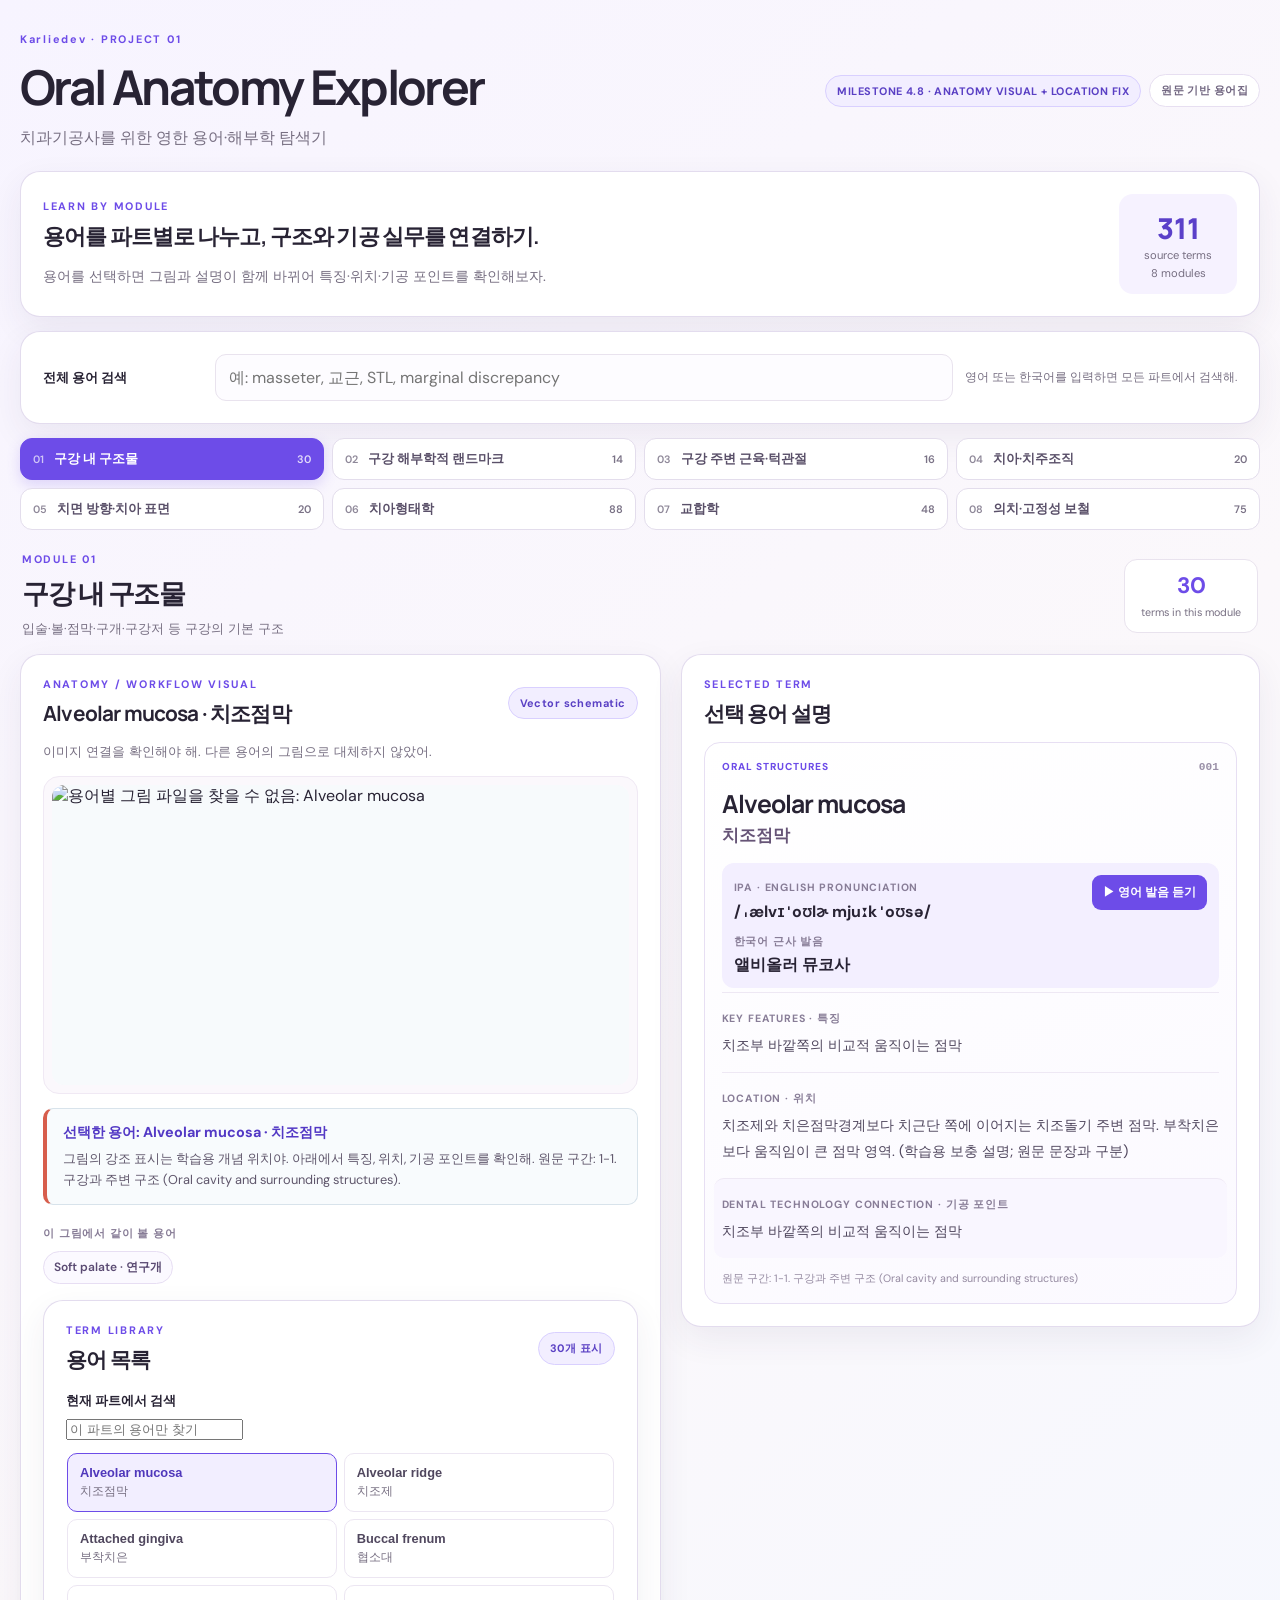
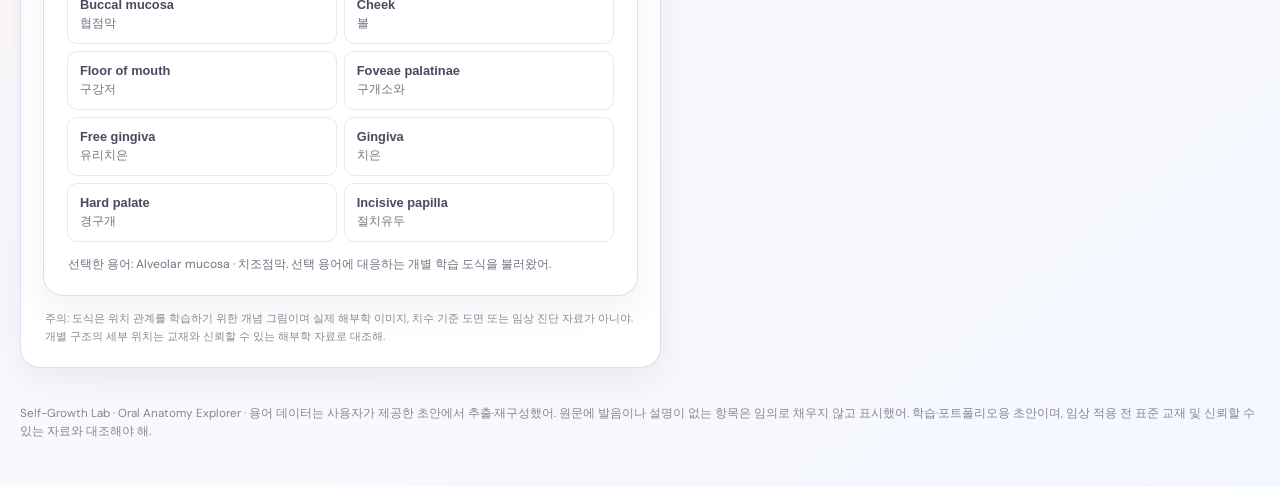
==== index.html @ fd9ff55c "Add files via upload 15/10/2026 test" ====
<!doctype html>
<html lang="ko"><head><meta charset="UTF-8"><meta name="viewport" content="width=device-width, initial-scale=1.0"><meta name="description" content="Source-based interactive Korean-English dental anatomy and dental technology glossary."><title>Oral Anatomy Explorer | Self-Growth Lab</title><link rel="stylesheet" href="styles.css"></head>
<body><header class="site-header"><div><p class="eyebrow">Karliedev · PROJECT 01</p><h1>Oral Anatomy Explorer</h1><p class="subtitle">치과기공사를 위한 영한 용어·해부학 탐색기</p></div><div class="header-meta"><span class="version">MILESTONE 4.8 · ANATOMY VISUAL + LOCATION FIX</span><span class="source-pill">원문 기반 용어집</span></div></header>
<main><section class="intro panel"><div><p class="eyebrow">LEARN BY MODULE</p><h2>용어를 파트별로 나누고, 구조와 기공 실무를 연결하기.</h2><p class="intro-copy">용어를 선택하면 그림과 설명이 함께 바뀌어 특징·위치·기공 포인트를 확인해보자.</p></div><div class="stats"><strong id="total-count">—</strong><span>source terms</span><small id="module-count">8 modules</small></div></section>
<section class="search-all panel"><label for="global-search">전체 용어 검색</label><input id="global-search" type="search" placeholder="예: masseter, 교근, STL, marginal discrepancy"><span id="search-hint">영어 또는 한국어를 입력하면 모든 파트에서 검색해.</span></section>
<nav id="category-nav" class="category-nav" aria-label="용어 파트"></nav>
<section class="module-heading"><div><p class="eyebrow" id="module-number">MODULE 01</p><h2 id="module-title">구강 내 구조물</h2><p id="module-description" class="muted"></p></div><div class="module-count"><strong id="term-count">0</strong><span>terms in this module</span></div></section>
<section class="workspace"><div class="visual-column"><section class="panel visual-panel"><div class="section-heading"><div><p class="eyebrow">ANATOMY / WORKFLOW VISUAL</p><h3 id="diagram-title">구강의 정면 개요</h3></div><span class="mini-tag">Vector schematic</span></div><p id="diagram-description" class="muted"></p><div class="diagram-frame"><img id="diagram-image" src="data/oral-structures.svg" alt="구강 구조 학습용 벡터 도식"></div><div id="term-focus-note" class="term-focus-note" aria-live="polite"></div><div class="diagram-key"><span class="small-label">이 그림에서 같이 볼 용어</span><div id="diagram-key-terms"></div></div><section class="panel library-list-panel"><div class="section-heading"><div><p class="eyebrow">TERM LIBRARY</p><h3>용어 목록</h3></div><span id="visible-count" class="mini-tag">0 shown</span></div><label for="module-search" class="search-label">현재 파트에서 검색</label><input id="module-search" type="search" placeholder="이 파트의 용어만 찾기"><div id="term-list" class="term-list"></div><p id="status" class="status" role="status">파트를 선택해서 시작해.</p></section><p class="disclaimer">주의: 도식은 위치 관계를 학습하기 위한 개념 그림이며 실제 해부학 이미지, 치수 기준 도면 또는 임상 진단 자료가 아니야. 개별 구조의 세부 위치는 교재와 신뢰할 수 있는 해부학 자료로 대조해.</p></section></div>
<aside class="panel detail-panel"><div class="section-heading"><div><p class="eyebrow">SELECTED TERM</p><h3>선택 용어 설명</h3></div></div><article class="term-card term-card-below" aria-live="polite"><div class="term-topline"><span id="term-category" class="term-category">ORAL STRUCTURES</span><span id="term-id" class="term-id">001</span></div><h3 id="term-en">Oral cavity</h3><p id="term-ko" class="term-ko">구강</p><div class="pronunciation-box"><div class="pronunciation-text"><span class="small-label">IPA · ENGLISH PRONUNCIATION</span><p id="term-ipa">/ˈɔːrəl ˈkævɪti/</p><span class="small-label approximation-label">한국어 근사 발음</span><p id="term-pronunciation">오럴 캐비티</p></div><button id="speak-button" type="button" class="secondary-button">▶ 영어 발음 듣기</button></div><div class="detail-block"><span class="small-label">KEY FEATURES · 특징</span><p id="term-features"></p></div><div class="detail-block"><span class="small-label">LOCATION · 위치</span><p id="term-location"></p></div><div class="detail-block lab-block"><span class="small-label">DENTAL TECHNOLOGY CONNECTION · 기공 포인트</span><p id="term-lab"></p></div><p id="term-source" class="term-source"></p></article></aside></section></main>
<footer><p>Self-Growth Lab · Oral Anatomy Explorer · 용어 데이터는 사용자가 제공한 초안에서 추출·재구성했어. 원문에 발음이나 설명이 없는 항목은 임의로 채우지 않고 표시했어. 학습·포트폴리오용 초안이며, 임상 적용 전 표준 교재 및 신뢰할 수 있는 자료와 대조해야 해.</p></footer><script src="data-bundle.js"></script><script src="app.js"></script></body></html>
---- styles.css ----
@import url('https://fonts.googleapis.com/css2?family=DM+Sans:wght@400;500;600;700&family=Manrope:wght@500;600;700;800&display=swap');
:root{--ink:#282334;--muted:#776f82;--line:#e9e3ee;--accent:#6d4ce8;--accent-soft:#eee9ff;--shadow:0 12px 34px rgba(54,38,85,.07)}*{box-sizing:border-box}body{margin:0;background:linear-gradient(140deg,#f7f4ff 0%,#fbf8fb 52%,#f4f8ff 100%);color:var(--ink);font-family:"DM Sans",sans-serif;min-height:100vh}.site-header,main,footer{width:min(1450px,calc(100% - 40px));margin-inline:auto}.site-header{display:flex;align-items:center;justify-content:space-between;gap:20px;padding:32px 0 22px}.header-meta{display:flex;gap:8px;align-items:center;flex-wrap:wrap}.eyebrow{margin:0 0 8px;font-size:.68rem;font-weight:700;letter-spacing:.16em;color:var(--accent)}h1,h2,h3{font-family:"Manrope",sans-serif}h1{margin:0;font-size:clamp(2rem,4vw,3rem);letter-spacing:-.055em}h2,h3{letter-spacing:-.04em}.subtitle{margin:8px 0 0;color:var(--muted)}.version,.source-pill,.mini-tag{white-space:nowrap;border:1px solid #d9d0ff;color:#5a40c4;background:#f2eeff;border-radius:999px;padding:8px 11px;font-size:.68rem;font-weight:700;letter-spacing:.04em}.source-pill{background:#fff;border-color:#e7dff1;color:#716680}.panel{background:#fff;border:1px solid rgba(220,212,234,.8);border-radius:20px;box-shadow:var(--shadow);padding:22px}.intro{display:flex;align-items:center;justify-content:space-between;gap:24px;margin-bottom:14px}.intro h2{margin:0;font-size:1.35rem}.intro-copy{max-width:880px;color:var(--muted);font-size:.9rem;line-height:1.65;margin-bottom:0}.stats{min-width:118px;padding:14px;border-radius:14px;background:#f6f2ff;text-align:center}.stats strong{display:block;font:800 1.8rem Manrope;color:#5b40c9}.stats span,.stats small{display:block;font-size:.7rem;color:var(--muted)}.stats small{margin-top:4px}.search-all{display:grid;grid-template-columns:160px minmax(0,1fr) auto;align-items:center;gap:12px;margin-bottom:14px}.search-all label,.search-label{font-size:.8rem;font-weight:700}.search-all input,.library-panel input{width:100%;border:1px solid var(--line);background:#fdfcff;padding:12px 13px;border-radius:11px;font:inherit;color:var(--ink);outline:none}.search-all input:focus,.library-panel input:focus{border-color:#a998ff;box-shadow:0 0 0 3px #6d4ce815}#search-hint{font-size:.72rem;color:var(--muted)}.category-nav{display:grid;grid-template-columns:repeat(4,minmax(0,1fr));gap:8px;margin:0 0 22px}.category-button{display:flex;align-items:center;gap:10px;text-align:left;border:1px solid #e3ddec;border-radius:12px;background:#fff;padding:11px 12px;color:#5a5069;font:600 .82rem "DM Sans",sans-serif;cursor:pointer;transition:.15s;min-width:0}.category-button:hover{border-color:#b8a8ff;transform:translateY(-1px)}.category-button.active{background:#6d4ce8;color:white;border-color:#6d4ce8;box-shadow:0 5px 14px #6d4ce833}.cat-number{font-size:.67rem;opacity:.68;flex-shrink:0}.cat-label{overflow-wrap:anywhere}.cat-count{margin-left:auto;font-size:.68rem;opacity:.8;flex-shrink:0}.module-heading{display:flex;align-items:center;justify-content:space-between;gap:20px;margin:4px 2px 15px}.module-heading h2{margin:0;font-size:1.7rem}.module-heading .muted{margin:6px 0 0;max-width:800px}.module-count{background:#fff;border:1px solid var(--line);border-radius:13px;padding:11px 16px;text-align:center;flex-shrink:0}.module-count strong{display:block;font-size:1.4rem;color:var(--accent)}.module-count span{font-size:.67rem;color:var(--muted)}.workspace{display:grid;grid-template-columns:minmax(0,1.12fr) minmax(390px,.88fr);gap:20px;align-items:start}.visual-column{display:grid;gap:18px}.section-heading{display:flex;align-items:center;justify-content:space-between;gap:12px}.section-heading h3{margin:0;font-size:1.3rem}.muted{color:var(--muted);font-size:.82rem;line-height:1.6}.diagram-frame{margin-top:14px;border:1px solid #f0e9f4;background:#fbf8ff;border-radius:16px;overflow:hidden}.diagram-frame img{display:block;width:100%;height:auto;min-height:220px}.diagram-key{margin-top:16px}.small-label{font-size:.66rem;letter-spacing:.08em;font-weight:700;color:#887d97}.key-terms{display:flex;flex-wrap:wrap;gap:7px;margin-top:9px}.key-term{border:1px solid #e7def3;background:#fbf9ff;color:#5b4b73;border-radius:999px;padding:7px 10px;font:600 .75rem "DM Sans",sans-serif;cursor:pointer}.key-term:hover{border-color:#a998ff;background:#f2eeff}.disclaimer{color:#8d8497;font-size:.7rem;line-height:1.55;margin:14px 2px 0}.study-note h3{margin:0 0 14px;font-size:1.2rem}.study-grid{display:grid;grid-template-columns:repeat(2,minmax(0,1fr));gap:9px}.study-grid div{padding:12px;border-radius:12px;background:#faf8ff;border:1px solid #eee8f7}.study-grid strong,.study-grid span{display:block}.study-grid strong{font-size:.77rem;color:#5b40c9}.study-grid span{font-size:.82rem;color:var(--muted);margin-top:5px}.library-panel{position:sticky;top:12px;min-width:0}.search-label{display:block;margin:18px 0 8px}.term-list{display:grid;grid-template-columns:repeat(2,minmax(0,1fr));gap:7px;max-height:340px;overflow:auto;margin:12px 0 18px;padding:1px}.term-chip{border:1px solid #ece6f2;border-radius:10px;background:#fff;padding:9px 10px;text-align:left;cursor:pointer;color:#50475e;min-width:0}.term-chip:hover{border-color:#b9a8ff;background:#faf8ff}.term-chip.active{border-color:#6d4ce8;background:#f2eeff;color:#4f37bb}.term-chip strong,.term-chip span{display:block;overflow-wrap:anywhere}.term-chip strong{font-size:.76rem;font-weight:700}.term-chip span{font-size:.72rem;color:var(--muted);margin-top:3px}.term-card{border:1px solid #e7dff3;background:linear-gradient(160deg,#fff 0%,#fbf9ff 100%);border-radius:16px;padding:17px}.term-topline{display:flex;align-items:center;justify-content:space-between;gap:10px}.term-category{font-size:.63rem;font-weight:800;letter-spacing:.1em;color:#6d4ce8}.term-id{font:700 .7rem monospace;color:#9a90a8}.term-card h3{margin:14px 0 4px;font-size:1.55rem;overflow-wrap:anywhere}.term-ko{font-size:1.05rem;font-weight:700;margin:0;color:#665477}.pronunciation-box{display:flex;align-items:center;justify-content:space-between;gap:12px;margin:16px 0 4px;padding:12px;border-radius:12px;background:#f3efff}.pronunciation-box p{margin:5px 0 0;font-size:.9rem}.secondary-button{border:0;background:#6d4ce8;color:#fff;padding:9px 11px;border-radius:9px;font:700 .75rem "DM Sans",sans-serif;cursor:pointer;white-space:nowrap}.secondary-button:hover{background:#5937d0}.detail-block{padding:13px 0;border-top:1px solid #eee8f4}.detail-block p{margin:6px 0 0;color:#50475e;font-size:.83rem;line-height:1.65;overflow-wrap:anywhere}.lab-block{background:#f9f6ff;margin:0 -8px;padding:13px 8px;border-radius:10px}.term-source{font-size:.67rem;color:#9489a0;margin:12px 0 0}.status{font-size:.75rem;color:var(--muted);line-height:1.5;margin:13px 2px 0;min-height:1.1em}.empty-state{padding:20px;color:var(--muted);font-size:.82rem;text-align:center;border:1px dashed var(--line);border-radius:10px;grid-column:1/-1}footer{padding:24px 0 34px;color:#8b8295;font-size:.73rem;line-height:1.6}@media(max-width:1050px){.category-nav{grid-template-columns:repeat(3,minmax(0,1fr))}.workspace{grid-template-columns:1fr}.library-panel{position:static}.term-list{max-height:300px}}@media(max-width:650px){.site-header,main,footer{width:calc(100% - 22px)}.site-header{align-items:flex-start;flex-direction:column;padding-top:24px}.panel{padding:15px;border-radius:16px}.intro{flex-direction:column;align-items:flex-start;gap:12px}.stats{display:flex;align-items:center;gap:8px;padding:9px 12px}.stats strong{font-size:1.2rem}.stats span,.stats small{display:inline}.stats small{margin:0}.search-all{grid-template-columns:1fr;gap:8px}.category-nav{grid-template-columns:repeat(2,minmax(0,1fr))}.category-button{padding:10px 8px;gap:7px;font-size:.75rem}.cat-count{font-size:.62rem}.module-heading{align-items:flex-start}.module-heading h2{font-size:1.35rem}.module-count{padding:9px 10px}.module-count strong{font-size:1.15rem}.term-list{grid-template-columns:1fr;max-height:300px}.pronunciation-box{align-items:flex-start;flex-direction:column}.study-grid{grid-template-columns:1fr 1fr}}

/* Milestone 3.1 usability and atlas presentation fixes */
.diagram-frame{background:#fbf8fc;padding:8px}.diagram-frame img{min-height:300px;object-fit:contain}.term-list{max-height:440px}.term-chip{padding:11px 12px}.term-chip strong{font-size:.8rem}.term-chip span{font-size:.75rem}.category-button.active .cat-count{color:#fff}.empty-state{line-height:1.6}
@media(min-width:1051px){.workspace{grid-template-columns:minmax(0,1.08fr) minmax(420px,.92fr)}}

/* Selected-term focus: clicking a library item updates the left study area. */
.term-focus-note{margin-top:12px;padding:13px 15px;border:1px solid #dcd3ff;border-left:4px solid var(--accent);border-radius:12px;background:#f7f4ff;color:var(--ink)}
.term-focus-note strong{display:block;font-size:.9rem;color:#5339c5}
.term-focus-note p{margin:6px 0 0;font-size:.8rem;line-height:1.65;color:#5f566b;overflow-wrap:anywhere}

/* Milestone 4 demo: emphasize term-specific visual and structured notes */
.diagram-frame img{display:block;width:100%;height:auto;min-height:300px;object-fit:contain;background:#f7fafc;border-radius:12px}
.term-focus-note{margin-top:14px;padding:14px 16px;border:1px solid #d8e3eb;border-left:4px solid #d75d4c;border-radius:10px;background:#f8fbfd;color:#263b49}
.term-focus-note strong{display:block;margin-bottom:6px}.term-focus-note p{margin:0;line-height:1.65}
.detail-block p{line-height:1.7}.term-source{line-height:1.5}

/* Milestone 4.4: put selected-term explanations directly under the image. */
.study-note,.study-grid{display:none!important}.visual-column{gap:14px}.term-card-below{margin-top:16px}.pronunciation-box{align-items:flex-start}.pronunciation-text{min-width:0}.pronunciation-text p{font-size:1rem;font-weight:700;overflow-wrap:anywhere}.approximation-label{display:block;margin-top:12px}.term-card-below .detail-block p{font-size:.9rem;line-height:1.8}.library-panel .term-list{margin-bottom:0}.library-panel{position:sticky;top:12px}
@media(max-width:1050px){.library-panel{position:static}}

/* Milestone 4.6: image-first list on the left, selected-term explanation on the right. */
.workspace{grid-template-columns:minmax(0,1.05fr) minmax(390px,.95fr);align-items:start}
.visual-column{min-width:0}
.library-list-panel{margin-top:16px;min-width:0}
.library-list-panel .term-list{max-height:390px;margin:12px 0 0}
.detail-panel{position:sticky;top:12px;min-width:0}
.detail-panel .term-card{margin-top:14px}
.diagram-frame img{min-height:300px;max-height:680px;object-fit:contain}
@media(max-width:1050px){.workspace{grid-template-columns:1fr}.detail-panel{position:static}.library-list-panel .term-list{max-height:320px}}
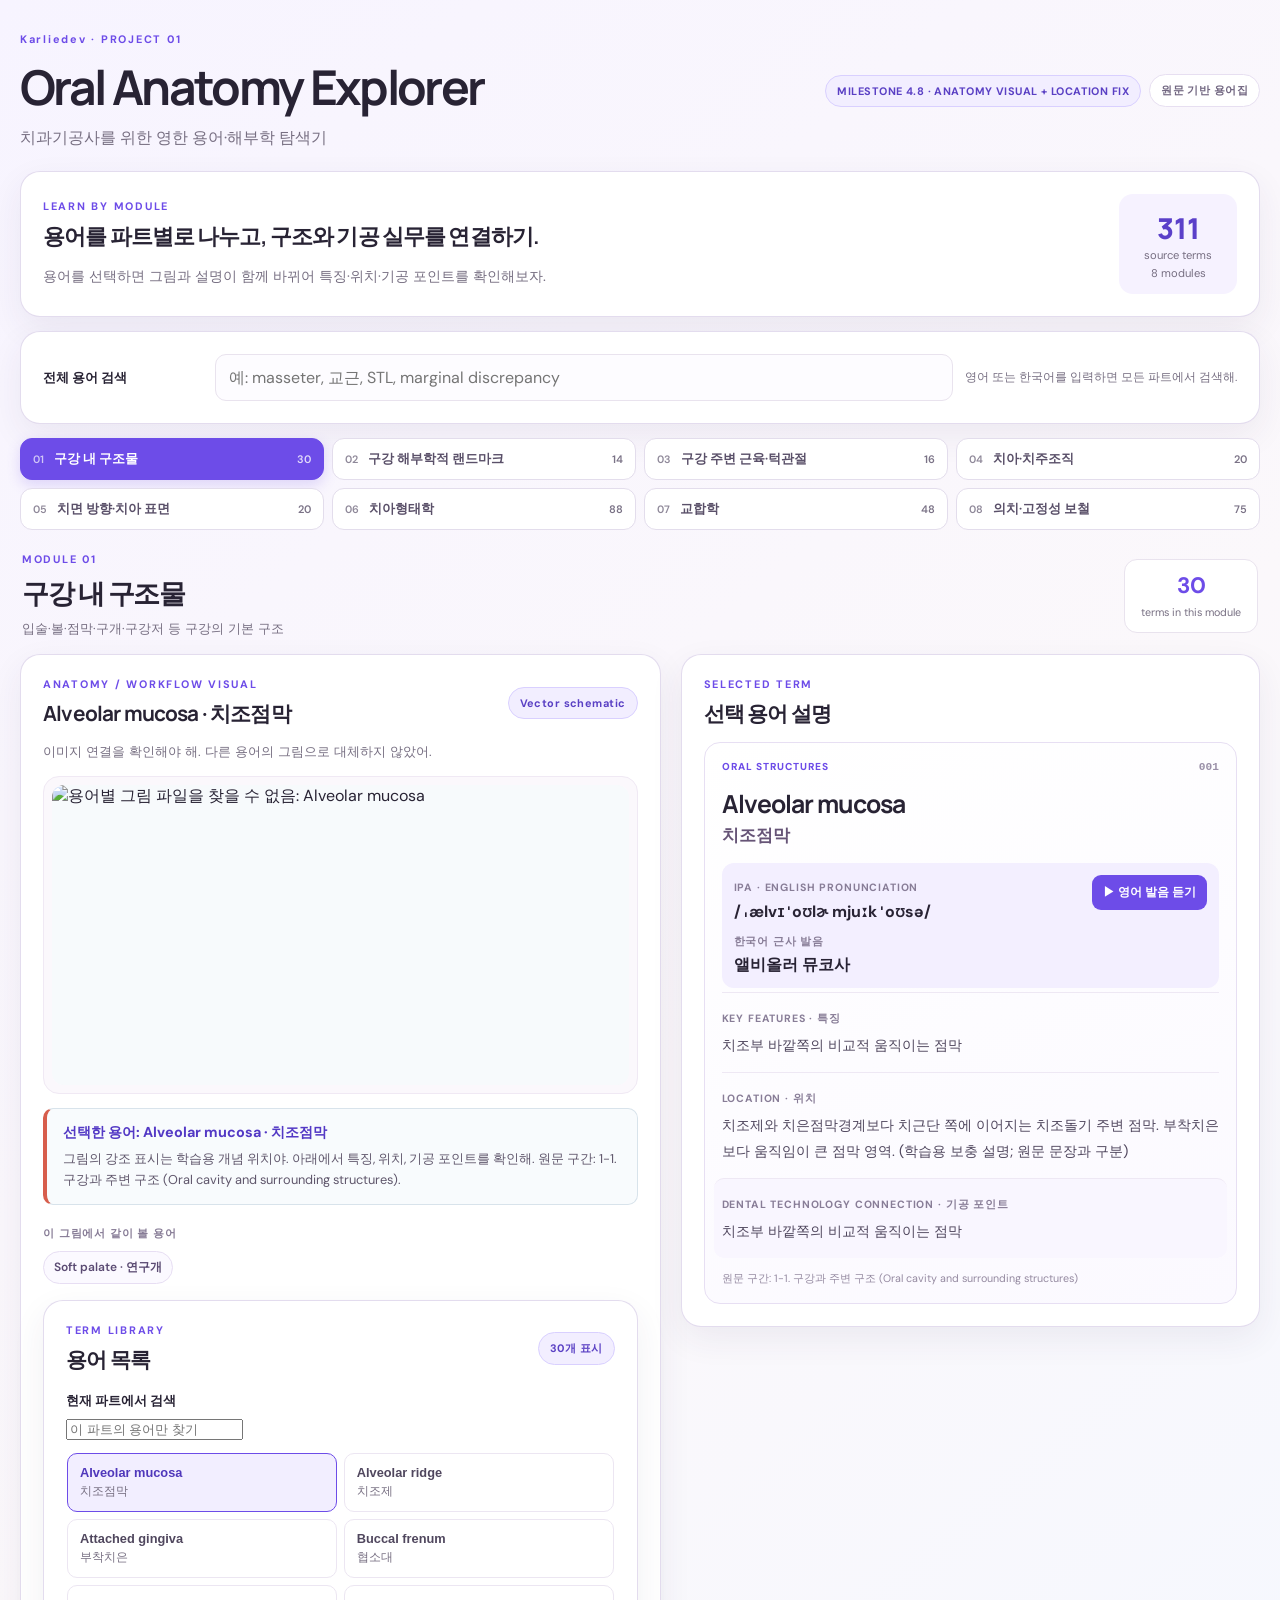
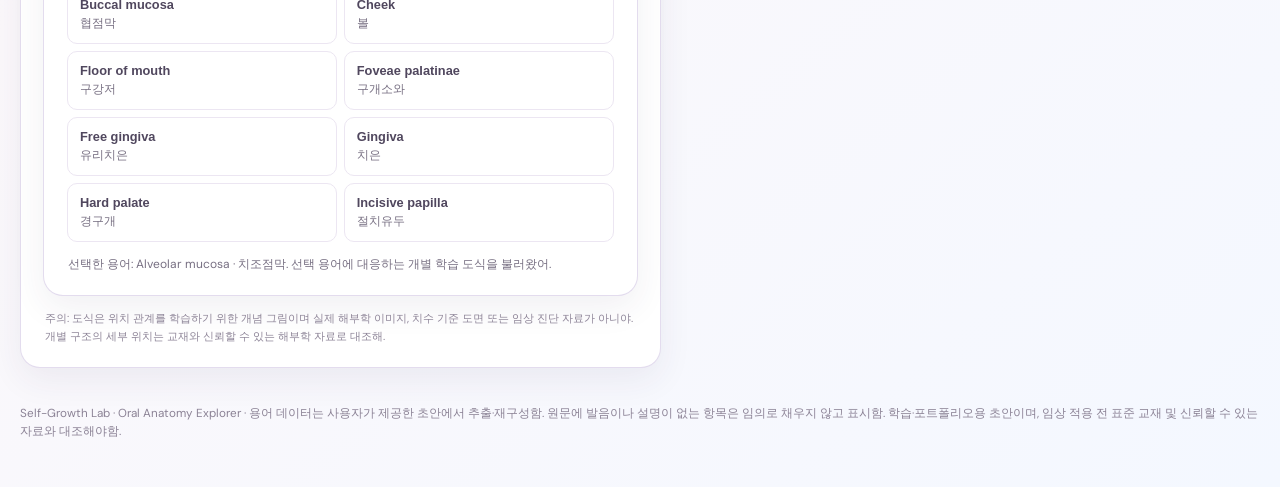
==== commit b46478ff: "Revise footer content in index.html Updated footer text for clarity and consistency." ====
--- a/index.html
+++ b/index.html
@@ -2,9 +2,9 @@
 <html lang="ko"><head><meta charset="UTF-8"><meta name="viewport" content="width=device-width, initial-scale=1.0"><meta name="description" content="Source-based interactive Korean-English dental anatomy and dental technology glossary."><title>Oral Anatomy Explorer | Self-Growth Lab</title><link rel="stylesheet" href="styles.css"></head>
 <body><header class="site-header"><div><p class="eyebrow">Karliedev · PROJECT 01</p><h1>Oral Anatomy Explorer</h1><p class="subtitle">치과기공사를 위한 영한 용어·해부학 탐색기</p></div><div class="header-meta"><span class="version">MILESTONE 4.8 · ANATOMY VISUAL + LOCATION FIX</span><span class="source-pill">원문 기반 용어집</span></div></header>
 <main><section class="intro panel"><div><p class="eyebrow">LEARN BY MODULE</p><h2>용어를 파트별로 나누고, 구조와 기공 실무를 연결하기.</h2><p class="intro-copy">용어를 선택하면 그림과 설명이 함께 바뀌어 특징·위치·기공 포인트를 확인해보자.</p></div><div class="stats"><strong id="total-count">—</strong><span>source terms</span><small id="module-count">8 modules</small></div></section>
-<section class="search-all panel"><label for="global-search">전체 용어 검색</label><input id="global-search" type="search" placeholder="예: masseter, 교근, STL, marginal discrepancy"><span id="search-hint">영어 또는 한국어를 입력하면 모든 파트에서 검색해.</span></section>
+<section class="search-all panel"><label for="global-search">전체 용어 검색</label><input id="global-search" type="search" placeholder="예: masseter, 교근, STL, marginal discrepancy"><span id="search-hint">영어 또는 한국어를 입력하면 모든 파트에서 검색해보세요.</span></section>
 <nav id="category-nav" class="category-nav" aria-label="용어 파트"></nav>
 <section class="module-heading"><div><p class="eyebrow" id="module-number">MODULE 01</p><h2 id="module-title">구강 내 구조물</h2><p id="module-description" class="muted"></p></div><div class="module-count"><strong id="term-count">0</strong><span>terms in this module</span></div></section>
 <section class="workspace"><div class="visual-column"><section class="panel visual-panel"><div class="section-heading"><div><p class="eyebrow">ANATOMY / WORKFLOW VISUAL</p><h3 id="diagram-title">구강의 정면 개요</h3></div><span class="mini-tag">Vector schematic</span></div><p id="diagram-description" class="muted"></p><div class="diagram-frame"><img id="diagram-image" src="data/oral-structures.svg" alt="구강 구조 학습용 벡터 도식"></div><div id="term-focus-note" class="term-focus-note" aria-live="polite"></div><div class="diagram-key"><span class="small-label">이 그림에서 같이 볼 용어</span><div id="diagram-key-terms"></div></div><section class="panel library-list-panel"><div class="section-heading"><div><p class="eyebrow">TERM LIBRARY</p><h3>용어 목록</h3></div><span id="visible-count" class="mini-tag">0 shown</span></div><label for="module-search" class="search-label">현재 파트에서 검색</label><input id="module-search" type="search" placeholder="이 파트의 용어만 찾기"><div id="term-list" class="term-list"></div><p id="status" class="status" role="status">파트를 선택해서 시작해.</p></section><p class="disclaimer">주의: 도식은 위치 관계를 학습하기 위한 개념 그림이며 실제 해부학 이미지, 치수 기준 도면 또는 임상 진단 자료가 아니야. 개별 구조의 세부 위치는 교재와 신뢰할 수 있는 해부학 자료로 대조해.</p></section></div>
 <aside class="panel detail-panel"><div class="section-heading"><div><p class="eyebrow">SELECTED TERM</p><h3>선택 용어 설명</h3></div></div><article class="term-card term-card-below" aria-live="polite"><div class="term-topline"><span id="term-category" class="term-category">ORAL STRUCTURES</span><span id="term-id" class="term-id">001</span></div><h3 id="term-en">Oral cavity</h3><p id="term-ko" class="term-ko">구강</p><div class="pronunciation-box"><div class="pronunciation-text"><span class="small-label">IPA · ENGLISH PRONUNCIATION</span><p id="term-ipa">/ˈɔːrəl ˈkævɪti/</p><span class="small-label approximation-label">한국어 근사 발음</span><p id="term-pronunciation">오럴 캐비티</p></div><button id="speak-button" type="button" class="secondary-button">▶ 영어 발음 듣기</button></div><div class="detail-block"><span class="small-label">KEY FEATURES · 특징</span><p id="term-features"></p></div><div class="detail-block"><span class="small-label">LOCATION · 위치</span><p id="term-location"></p></div><div class="detail-block lab-block"><span class="small-label">DENTAL TECHNOLOGY CONNECTION · 기공 포인트</span><p id="term-lab"></p></div><p id="term-source" class="term-source"></p></article></aside></section></main>
-<footer><p>Self-Growth Lab · Oral Anatomy Explorer · 용어 데이터는 사용자가 제공한 초안에서 추출·재구성했어. 원문에 발음이나 설명이 없는 항목은 임의로 채우지 않고 표시했어. 학습·포트폴리오용 초안이며, 임상 적용 전 표준 교재 및 신뢰할 수 있는 자료와 대조해야 해.</p></footer><script src="data-bundle.js"></script><script src="app.js"></script></body></html>+<footer><p>Self-Growth Lab · Oral Anatomy Explorer · 용어 데이터는 사용자가 제공한 초안에서 추출·재구성함. 원문에 발음이나 설명이 없는 항목은 임의로 채우지 않고 표시함. 학습·포트폴리오용 초안이며, 임상 적용 전 표준 교재 및 신뢰할 수 있는 자료와 대조해야함.</p></footer><script src="data-bundle.js"></script><script src="app.js"></script></body></html>
